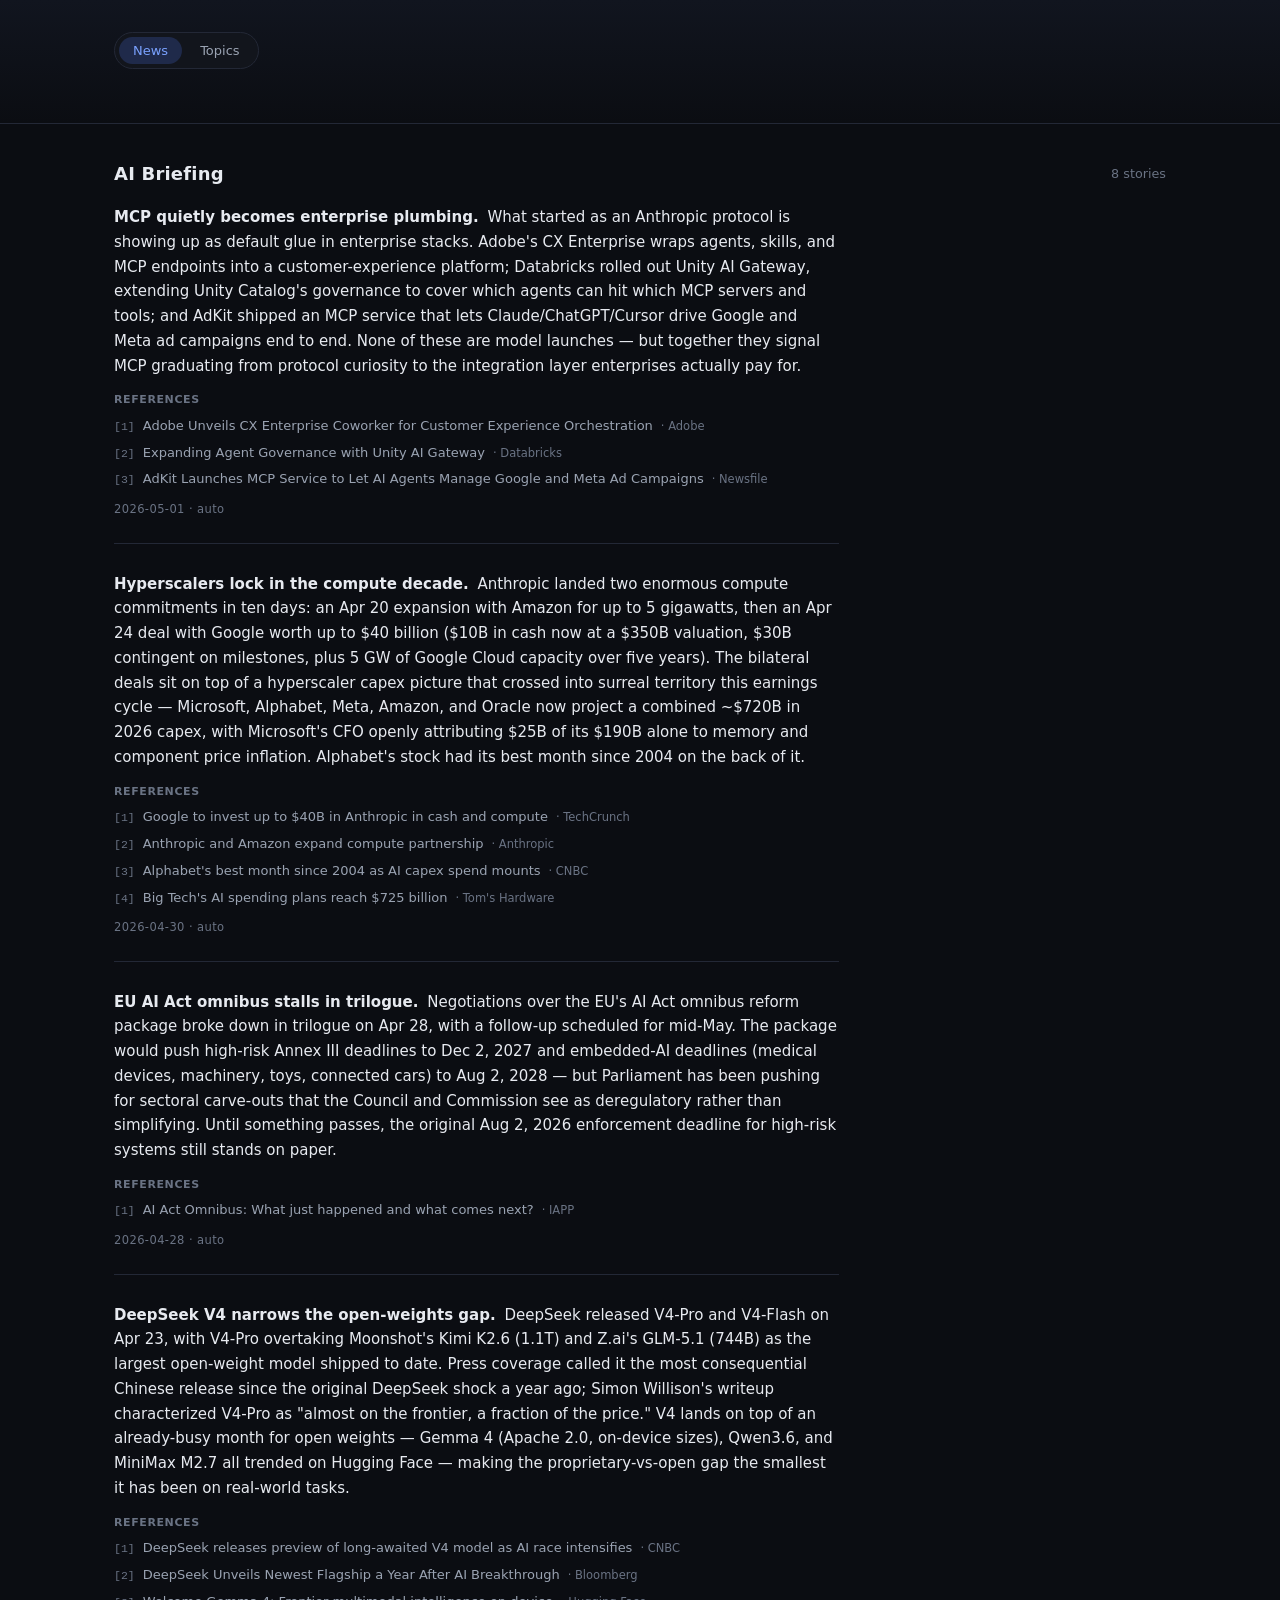
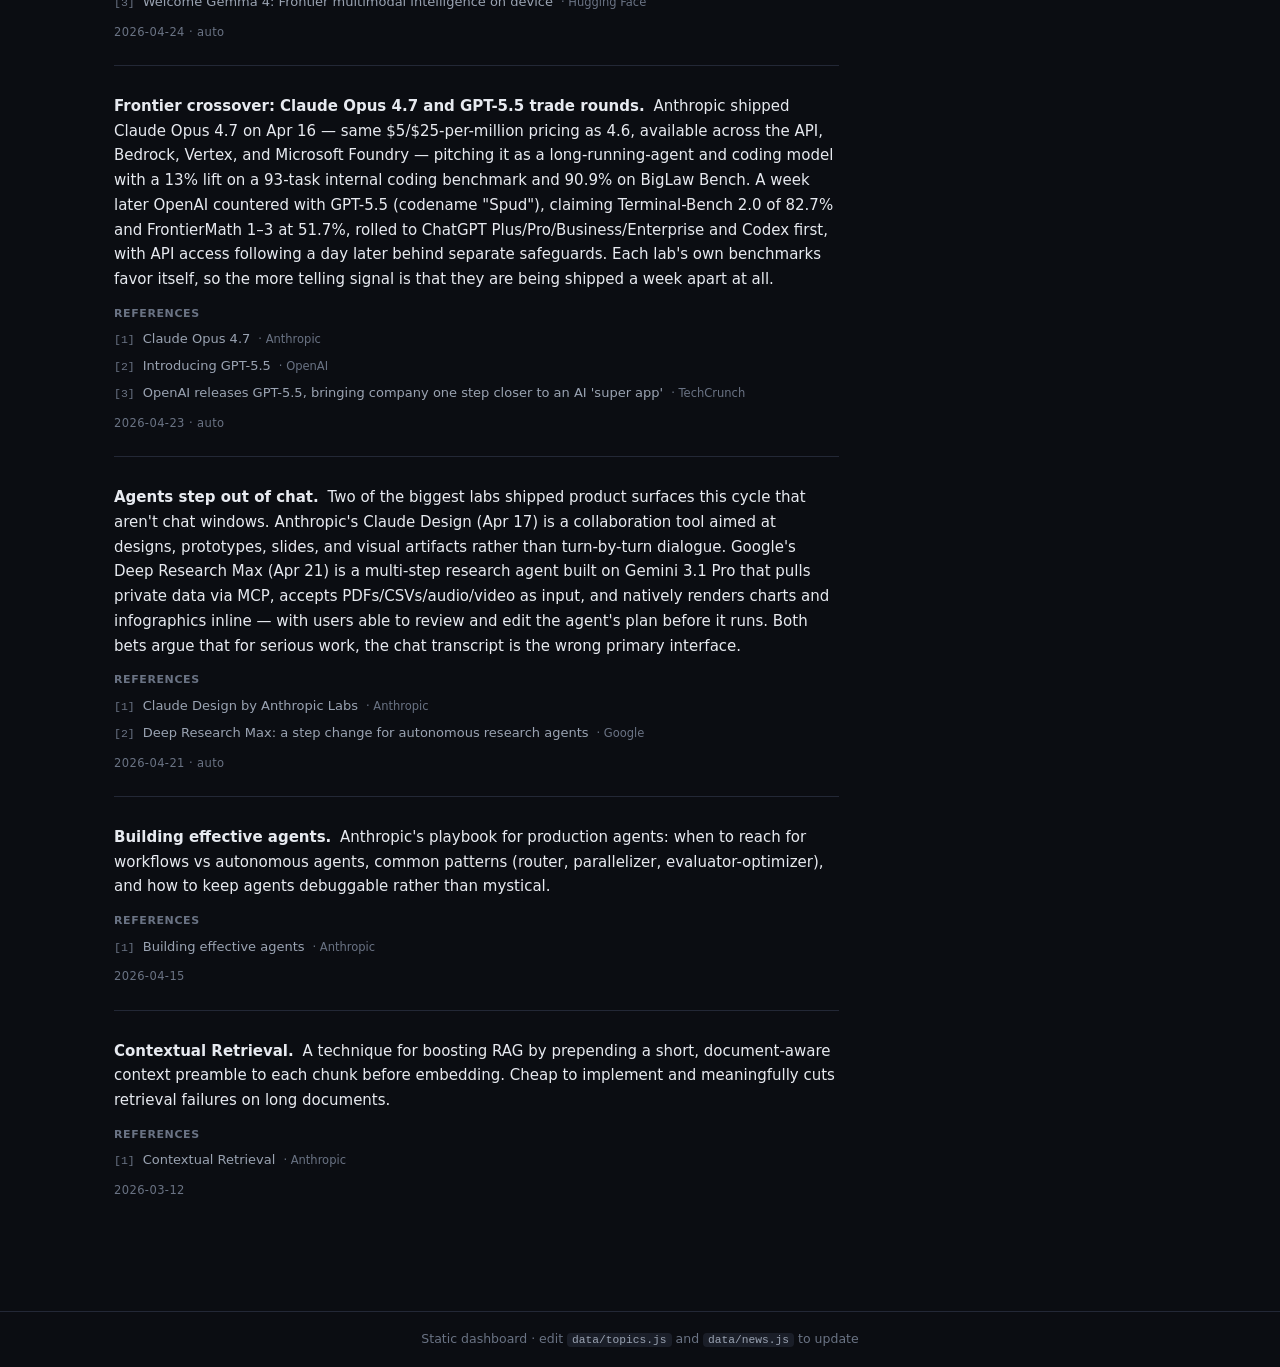
==== index.html @ aec38c2c "Initial commit: AI Program dashboard Static dark-theme dashboard with two views (News briefing, Topi" ====
<!DOCTYPE html>
<html lang="en">
<head>
  <meta charset="UTF-8" />
  <meta name="viewport" content="width=device-width, initial-scale=1.0" />
  <title>AI Program — Personal Dashboard</title>
  <link rel="stylesheet" href="assets/styles.css" />
</head>
<body>
  <header class="hero">
    <div class="hero-inner">
      <div class="hero-top">
        <nav class="nav" id="nav">
          <button class="nav-tab active" data-view="news">News</button>
          <button class="nav-tab" data-view="topics">Topics</button>
        </nav>
      </div>
    </div>
  </header>

  <main>
    <section class="section view" data-view="news">
      <div class="section-head">
        <h2>AI Briefing</h2>
        <span class="muted" id="news-count"></span>
      </div>
      <div class="news" id="news"></div>
    </section>

    <section class="section view hidden" data-view="topics">
      <div class="section-head">
        <h2>Topics</h2>
      </div>
      <div class="grid" id="topics"></div>
    </section>
  </main>

  <footer class="foot">
    <span>Static dashboard · edit <code>data/topics.js</code> and <code>data/news.js</code> to update</span>
  </footer>

  <script src="data/topics.js"></script>
  <script src="data/news.js"></script>
  <script src="assets/util.js"></script>
  <script src="assets/topics.js"></script>
  <script src="assets/briefing.js"></script>
  <script src="assets/app.js"></script>
</body>
</html>
---- assets/styles.css ----
:root {
  --bg: #0b0d12;
  --bg-elev: #12151c;
  --bg-elev-2: #1a1e28;
  --border: #232836;
  --text: #e7eaf0;
  --text-dim: #9aa3b2;
  --muted: #6a7384;
  --accent: #7aa2ff;
  --accent-soft: #1f2a4a;
  --queued: #f0b86c;
  --studying: #7aa2ff;
  --done: #57c787;
  --danger: #f06c6c;
  --radius: 10px;
  --radius-sm: 6px;
  --shadow: 0 1px 2px rgba(0, 0, 0, 0.4), 0 8px 24px rgba(0, 0, 0, 0.25);
  --font: ui-sans-serif, system-ui, -apple-system, "Segoe UI", Roboto, "Helvetica Neue", Arial, sans-serif;
  --mono: ui-monospace, SFMono-Regular, "SF Mono", Menlo, monospace;
}

* {
  box-sizing: border-box;
}

html,
body {
  margin: 0;
  padding: 0;
  background: var(--bg);
  color: var(--text);
  font-family: var(--font);
  font-size: 15px;
  line-height: 1.5;
  -webkit-font-smoothing: antialiased;
}

a {
  color: var(--accent);
  text-decoration: none;
}
a:hover {
  text-decoration: underline;
}

code {
  font-family: var(--mono);
  font-size: 0.9em;
  background: var(--bg-elev-2);
  padding: 1px 5px;
  border-radius: 4px;
  color: var(--text-dim);
}

.muted {
  color: var(--muted);
  font-size: 0.85em;
}

/* Hero */
.hero {
  border-bottom: 1px solid var(--border);
  background: linear-gradient(180deg, #11151f 0%, var(--bg) 100%);
}
.hero-inner {
  max-width: 1100px;
  margin: 0 auto;
  padding: 32px 24px 40px;
}
.hero-top {
  display: flex;
  align-items: center;
  justify-content: space-between;
  gap: 16px;
  flex-wrap: wrap;
  margin-bottom: 14px;
}
.brand {
  display: flex;
  align-items: center;
  gap: 10px;
  font-weight: 600;
  letter-spacing: 0.2px;
}
.nav {
  display: flex;
  gap: 4px;
  background: var(--bg-elev);
  border: 1px solid var(--border);
  border-radius: 999px;
  padding: 4px;
}
.nav-tab {
  background: transparent;
  border: none;
  color: var(--text-dim);
  font-family: inherit;
  font-size: 13px;
  font-weight: 500;
  padding: 6px 14px;
  border-radius: 999px;
  cursor: pointer;
  transition: all 0.12s ease;
}
.nav-tab:hover {
  color: var(--text);
}
.nav-tab.active {
  background: var(--accent-soft);
  color: var(--accent);
}
.hidden {
  display: none !important;
}
.brand-mark {
  font-size: 22px;
  color: var(--accent);
}
.brand-name {
  font-size: 18px;
}
.hero-tag {
  margin: 14px 0 28px;
  color: var(--text-dim);
  font-size: 17px;
  max-width: 56ch;
}
.stats {
  display: flex;
  flex-wrap: wrap;
  gap: 12px;
}
.stat {
  background: var(--bg-elev);
  border: 1px solid var(--border);
  border-radius: var(--radius);
  padding: 12px 16px;
  min-width: 120px;
}
.stat-num {
  font-size: 22px;
  font-weight: 600;
}
.stat-label {
  color: var(--muted);
  font-size: 12px;
  text-transform: uppercase;
  letter-spacing: 0.6px;
  margin-top: 2px;
}
.stat.queued .stat-num { color: var(--queued); }
.stat.studying .stat-num { color: var(--studying); }
.stat.done .stat-num { color: var(--done); }

/* Main */
main {
  max-width: 1100px;
  margin: 0 auto;
  padding: 36px 24px 64px;
}
.section {
  margin-bottom: 48px;
}
.section-head {
  display: flex;
  align-items: center;
  justify-content: space-between;
  gap: 16px;
  margin-bottom: 18px;
  flex-wrap: wrap;
}
.section-head h2 {
  margin: 0;
  font-size: 18px;
  font-weight: 600;
  letter-spacing: 0.2px;
}

/* Filters */
.filters {
  display: flex;
  gap: 6px;
  flex-wrap: wrap;
}
.chip {
  background: var(--bg-elev);
  color: var(--text-dim);
  border: 1px solid var(--border);
  padding: 6px 12px;
  border-radius: 999px;
  font-size: 13px;
  cursor: pointer;
  font-family: inherit;
  transition: all 0.12s ease;
}
.chip:hover {
  color: var(--text);
  border-color: #2c3445;
}
.chip.active {
  background: var(--accent-soft);
  color: var(--accent);
  border-color: var(--accent);
}

/* Topic categories */
.category-block {
  margin-bottom: 28px;
}
.category-block:last-child {
  margin-bottom: 0;
}
.category-head {
  display: flex;
  align-items: baseline;
  gap: 10px;
  margin: 0 0 10px;
  padding: 0 2px 6px;
  border-bottom: 1px solid var(--border);
}
.category-name {
  margin: 0;
  font-size: 13px;
  font-weight: 600;
  text-transform: uppercase;
  letter-spacing: 0.8px;
  color: var(--text);
}
.category-count {
  font-size: 12px;
  color: var(--muted);
  background: var(--bg-elev);
  border: 1px solid var(--border);
  padding: 1px 8px;
  border-radius: 999px;
}

/* Topic grid */
.grid {
  display: grid;
  grid-template-columns: repeat(auto-fill, minmax(280px, 1fr));
  gap: 14px;
}
.card {
  background: var(--bg-elev);
  border: 1px solid var(--border);
  border-radius: var(--radius);
  padding: 16px 18px;
  display: flex;
  flex-direction: column;
  gap: 10px;
  transition: border-color 0.12s ease, transform 0.12s ease;
}
.card:hover {
  border-color: #2c3445;
}
.card-head {
  display: flex;
  align-items: flex-start;
  justify-content: space-between;
  gap: 10px;
}
.card-title {
  font-weight: 600;
  font-size: 15.5px;
  margin: 0;
}
.badge {
  font-size: 11px;
  font-weight: 600;
  text-transform: uppercase;
  letter-spacing: 0.5px;
  padding: 3px 8px;
  border-radius: 999px;
  white-space: nowrap;
  border: 1px solid currentColor;
}
.badge.queued { color: var(--queued); }
.badge.studying { color: var(--studying); }
.badge.done { color: var(--done); }

.card-desc {
  color: var(--text-dim);
  font-size: 13.5px;
  margin: 0;
}
.tags {
  display: flex;
  flex-wrap: wrap;
  gap: 5px;
}
.tag {
  font-size: 11px;
  padding: 2px 8px;
  background: var(--bg-elev-2);
  color: var(--text-dim);
  border-radius: 4px;
  border: 1px solid var(--border);
}
.resources {
  margin: 0;
  padding: 0;
  list-style: none;
  display: flex;
  flex-direction: column;
  gap: 4px;
  border-top: 1px dashed var(--border);
  padding-top: 10px;
}
.resources li a {
  font-size: 13px;
  color: var(--text-dim);
}
.resources li a::before {
  content: "↗ ";
  color: var(--accent);
  margin-right: 2px;
}
.resources li a:hover {
  color: var(--accent);
}
.card-foot {
  display: flex;
  justify-content: space-between;
  font-size: 11px;
  color: var(--muted);
  margin-top: auto;
}

/* News — synthesized briefing */
.news {
  display: flex;
  flex-direction: column;
  gap: 28px;
  max-width: 76ch;
}
.story {
  display: flex;
  flex-direction: column;
  gap: 10px;
  padding: 0 0 24px;
  border-bottom: 1px solid var(--border);
}
.story:last-child {
  border-bottom: none;
  padding-bottom: 0;
}
.story-prose {
  margin: 0;
  font-size: 15px;
  line-height: 1.65;
  color: var(--text);
}
.story-headline {
  color: var(--text);
  font-weight: 700;
  margin-right: 4px;
}
.story-refs {
  display: flex;
  flex-direction: column;
  gap: 6px;
  margin-top: 4px;
}
.story-refs-label {
  font-size: 11px;
  font-weight: 600;
  letter-spacing: 0.6px;
  text-transform: uppercase;
  color: var(--muted);
}
.story-refs-list {
  margin: 0;
  padding: 0;
  list-style: none;
  display: flex;
  flex-direction: column;
  gap: 4px;
  counter-reset: ref;
}
.story-ref {
  counter-increment: ref;
  font-size: 13px;
  line-height: 1.45;
}
.story-ref a {
  display: inline-flex;
  align-items: baseline;
  gap: 8px;
  color: var(--text-dim);
  padding: 2px 0;
}
.story-ref a::before {
  content: "[" counter(ref) "]";
  color: var(--muted);
  font-family: var(--mono);
  font-size: 11.5px;
  flex-shrink: 0;
}
.story-ref a:hover {
  color: var(--accent);
  text-decoration: none;
}
.story-ref a:hover .ref-title {
  text-decoration: underline;
}
.ref-title {
  color: inherit;
}
.ref-source {
  color: var(--muted);
  font-size: 11.5px;
  white-space: nowrap;
}
.ref-source::before {
  content: "· ";
}
.story-meta {
  font-size: 11.5px;
  color: var(--muted);
  letter-spacing: 0.4px;
}
.story-note {
  font-size: 12.5px;
  font-style: italic;
  color: var(--muted);
}

.empty {
  color: var(--muted);
  text-align: center;
  padding: 32px;
  background: var(--bg-elev);
  border: 1px dashed var(--border);
  border-radius: var(--radius);
}

/* Footer */
.foot {
  border-top: 1px solid var(--border);
  padding: 18px 24px;
  text-align: center;
  color: var(--muted);
  font-size: 12.5px;
}

@media (max-width: 600px) {
  .hero-inner { padding: 36px 20px 28px; }
  main { padding: 28px 20px 48px; }
  .news-item { grid-template-columns: 1fr; }
  .news-meta { white-space: normal; }
}
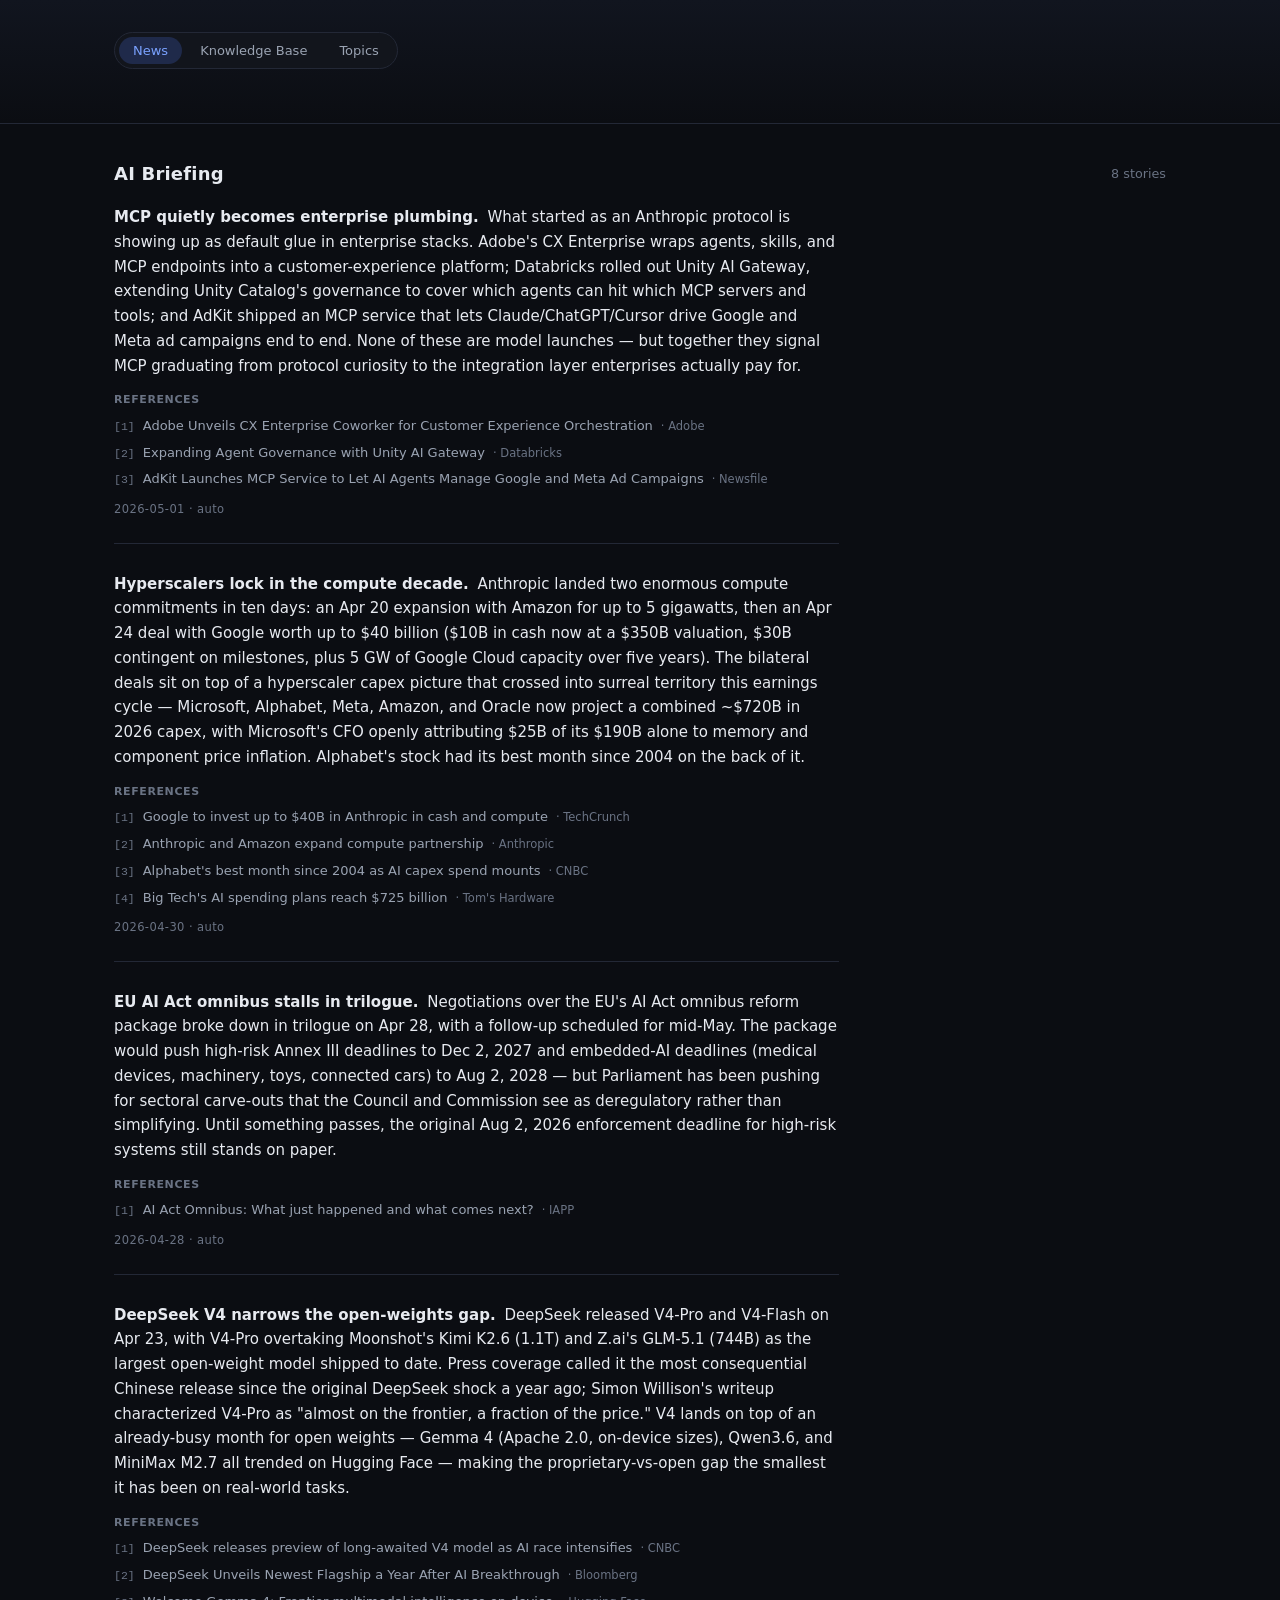
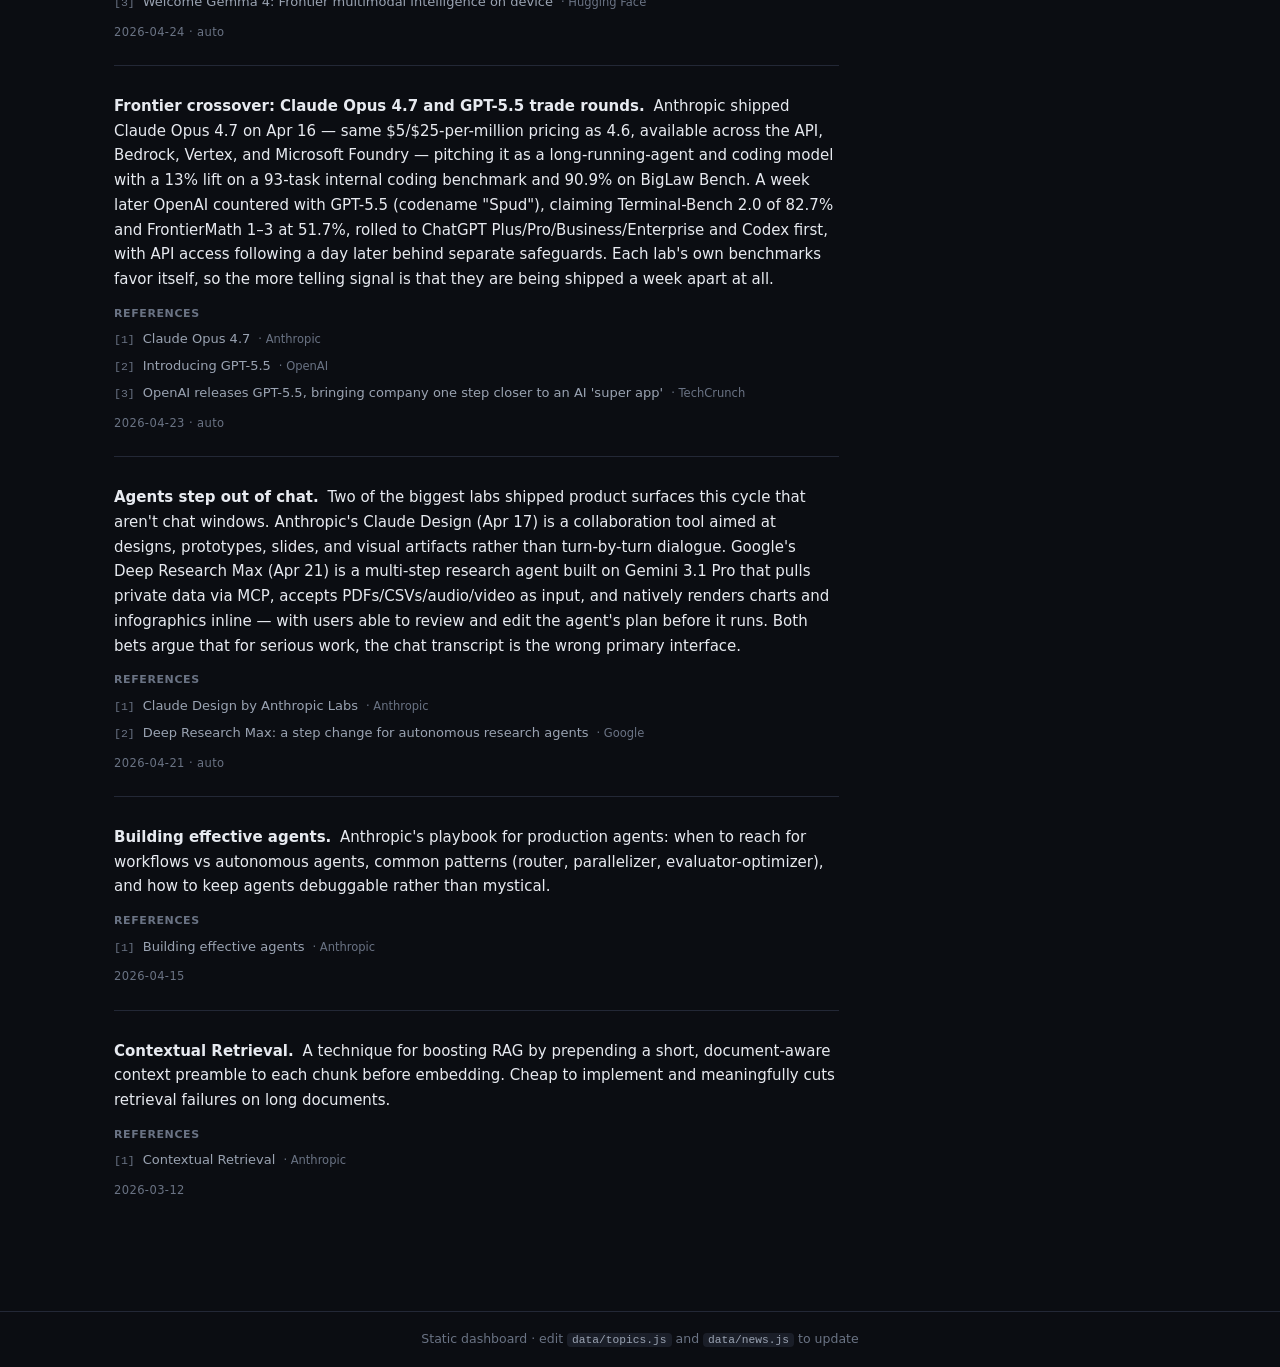
==== commit 44656fd6: "Add Knowledge Base view backed by resources/ markdown archive - News-tab-first nav with status filte" ====
--- a/index.html
+++ b/index.html
@@ -12,6 +12,7 @@
       <div class="hero-top">
         <nav class="nav" id="nav">
           <button class="nav-tab active" data-view="news">News</button>
+          <button class="nav-tab" data-view="resources">Knowledge Base</button>
           <button class="nav-tab" data-view="topics">Topics</button>
         </nav>
       </div>
@@ -25,6 +26,21 @@
         <span class="muted" id="news-count"></span>
       </div>
       <div class="news" id="news"></div>
+    </section>
+
+    <section class="section view hidden full-bleed" data-view="resources">
+      <div class="resources-layout">
+        <aside class="resources-sidebar">
+          <div class="resources-sidebar-head">
+            <h2>Knowledge Base</h2>
+            <span class="muted" id="resources-count"></span>
+          </div>
+          <nav id="resources-tree" class="resources-tree"></nav>
+        </aside>
+        <main class="resources-main">
+          <div id="resources-content" class="resources-content"></div>
+        </main>
+      </div>
     </section>
 
     <section class="section view hidden" data-view="topics">
@@ -41,9 +57,11 @@
 
   <script src="data/topics.js"></script>
   <script src="data/news.js"></script>
+  <script src="data/resources.js"></script>
   <script src="assets/util.js"></script>
   <script src="assets/topics.js"></script>
   <script src="assets/briefing.js"></script>
+  <script src="assets/resources.js"></script>
   <script src="assets/app.js"></script>
 </body>
 </html>
--- a/assets/styles.css
+++ b/assets/styles.css
@@ -435,6 +435,207 @@
   border-radius: var(--radius);
 }
 
+/* Resources — KB sidebar + content */
+.full-bleed { margin-bottom: 0; }
+body.view-resources main {
+  max-width: none;
+  padding: 0;
+}
+body.view-resources .foot { display: none; }
+
+.resources-layout {
+  display: grid;
+  grid-template-columns: 280px 1fr;
+  min-height: calc(100vh - 86px);
+  border-top: 1px solid var(--border);
+}
+.resources-sidebar {
+  border-right: 1px solid var(--border);
+  background: var(--bg-elev);
+  overflow-y: auto;
+  position: sticky;
+  top: 0;
+  align-self: start;
+  max-height: calc(100vh - 86px);
+}
+.resources-sidebar-head {
+  padding: 16px 18px 12px;
+  border-bottom: 1px solid var(--border);
+  position: sticky;
+  top: 0;
+  background: var(--bg-elev);
+  z-index: 1;
+}
+.resources-sidebar-head h2 {
+  margin: 0;
+  font-size: 13px;
+  font-weight: 600;
+  letter-spacing: 0.6px;
+  text-transform: uppercase;
+  color: var(--text-dim);
+}
+.resources-tree {
+  padding: 10px 0 24px;
+}
+.tree-theme {
+  margin-bottom: 14px;
+}
+.tree-theme-name {
+  display: flex;
+  align-items: baseline;
+  justify-content: space-between;
+  gap: 8px;
+  padding: 6px 18px 4px;
+  font-size: 11px;
+  font-weight: 600;
+  letter-spacing: 0.7px;
+  text-transform: uppercase;
+  color: var(--muted);
+}
+.tree-theme-count {
+  font-size: 10.5px;
+  color: var(--muted);
+  background: var(--bg-elev-2);
+  border: 1px solid var(--border);
+  padding: 0 6px;
+  border-radius: 999px;
+}
+.tree-files {
+  list-style: none;
+  margin: 0;
+  padding: 0;
+}
+.tree-files li {
+  margin: 0;
+}
+.tree-file {
+  display: flex;
+  flex-direction: column;
+  gap: 2px;
+  padding: 7px 18px 7px 22px;
+  border-left: 2px solid transparent;
+  color: var(--text-dim);
+  font-size: 13px;
+  line-height: 1.35;
+  transition: background 0.1s ease, color 0.1s ease, border-color 0.1s ease;
+}
+.tree-file:hover {
+  background: var(--bg-elev-2);
+  color: var(--text);
+  text-decoration: none;
+}
+.tree-file.active {
+  background: var(--accent-soft);
+  color: var(--accent);
+  border-left-color: var(--accent);
+}
+.tree-file-title {
+  font-weight: 500;
+}
+.tree-file-date {
+  font-size: 11px;
+  color: var(--muted);
+  font-family: var(--mono);
+}
+.tree-file.active .tree-file-date {
+  color: var(--accent);
+  opacity: 0.7;
+}
+
+.resources-main {
+  overflow-y: auto;
+  max-height: calc(100vh - 86px);
+}
+.resources-content {
+  max-width: 76ch;
+  margin: 0 auto;
+  padding: 36px 40px 80px;
+}
+.resources-placeholder {
+  color: var(--muted);
+  font-size: 14px;
+  padding: 40px;
+  text-align: center;
+}
+
+.resource-meta {
+  display: flex;
+  gap: 10px;
+  align-items: center;
+  margin-bottom: 12px;
+  font-size: 11.5px;
+  color: var(--muted);
+  letter-spacing: 0.4px;
+  text-transform: uppercase;
+}
+.resource-theme {
+  font-weight: 600;
+  color: var(--text-dim);
+}
+.resource-date {
+  font-family: var(--mono);
+}
+.resource-auto {
+  background: var(--accent-soft);
+  color: var(--accent);
+  padding: 1px 8px;
+  border-radius: 999px;
+  letter-spacing: 0.6px;
+}
+
+.resource-page h1 {
+  margin: 0 0 18px;
+  font-size: 26px;
+  font-weight: 700;
+  line-height: 1.25;
+  letter-spacing: -0.2px;
+}
+.resource-page h2 {
+  margin: 32px 0 12px;
+  font-size: 13px;
+  font-weight: 600;
+  letter-spacing: 0.7px;
+  text-transform: uppercase;
+  color: var(--text-dim);
+  border-bottom: 1px solid var(--border);
+  padding-bottom: 6px;
+}
+.resource-page p {
+  margin: 0 0 16px;
+  line-height: 1.7;
+  color: var(--text);
+}
+.resource-page ul {
+  margin: 0 0 16px;
+  padding-left: 18px;
+  display: flex;
+  flex-direction: column;
+  gap: 6px;
+}
+.resource-page li {
+  font-size: 14px;
+  line-height: 1.5;
+  color: var(--text-dim);
+}
+.resource-page li a { color: var(--accent); }
+.resource-page strong { color: var(--text); }
+.resource-page code {
+  font-size: 0.88em;
+}
+
+@media (max-width: 720px) {
+  .resources-layout {
+    grid-template-columns: 1fr;
+  }
+  .resources-sidebar {
+    position: static;
+    max-height: none;
+    border-right: none;
+    border-bottom: 1px solid var(--border);
+  }
+  .resources-content { padding: 24px 20px 60px; }
+}
+
 /* Footer */
 .foot {
   border-top: 1px solid var(--border);
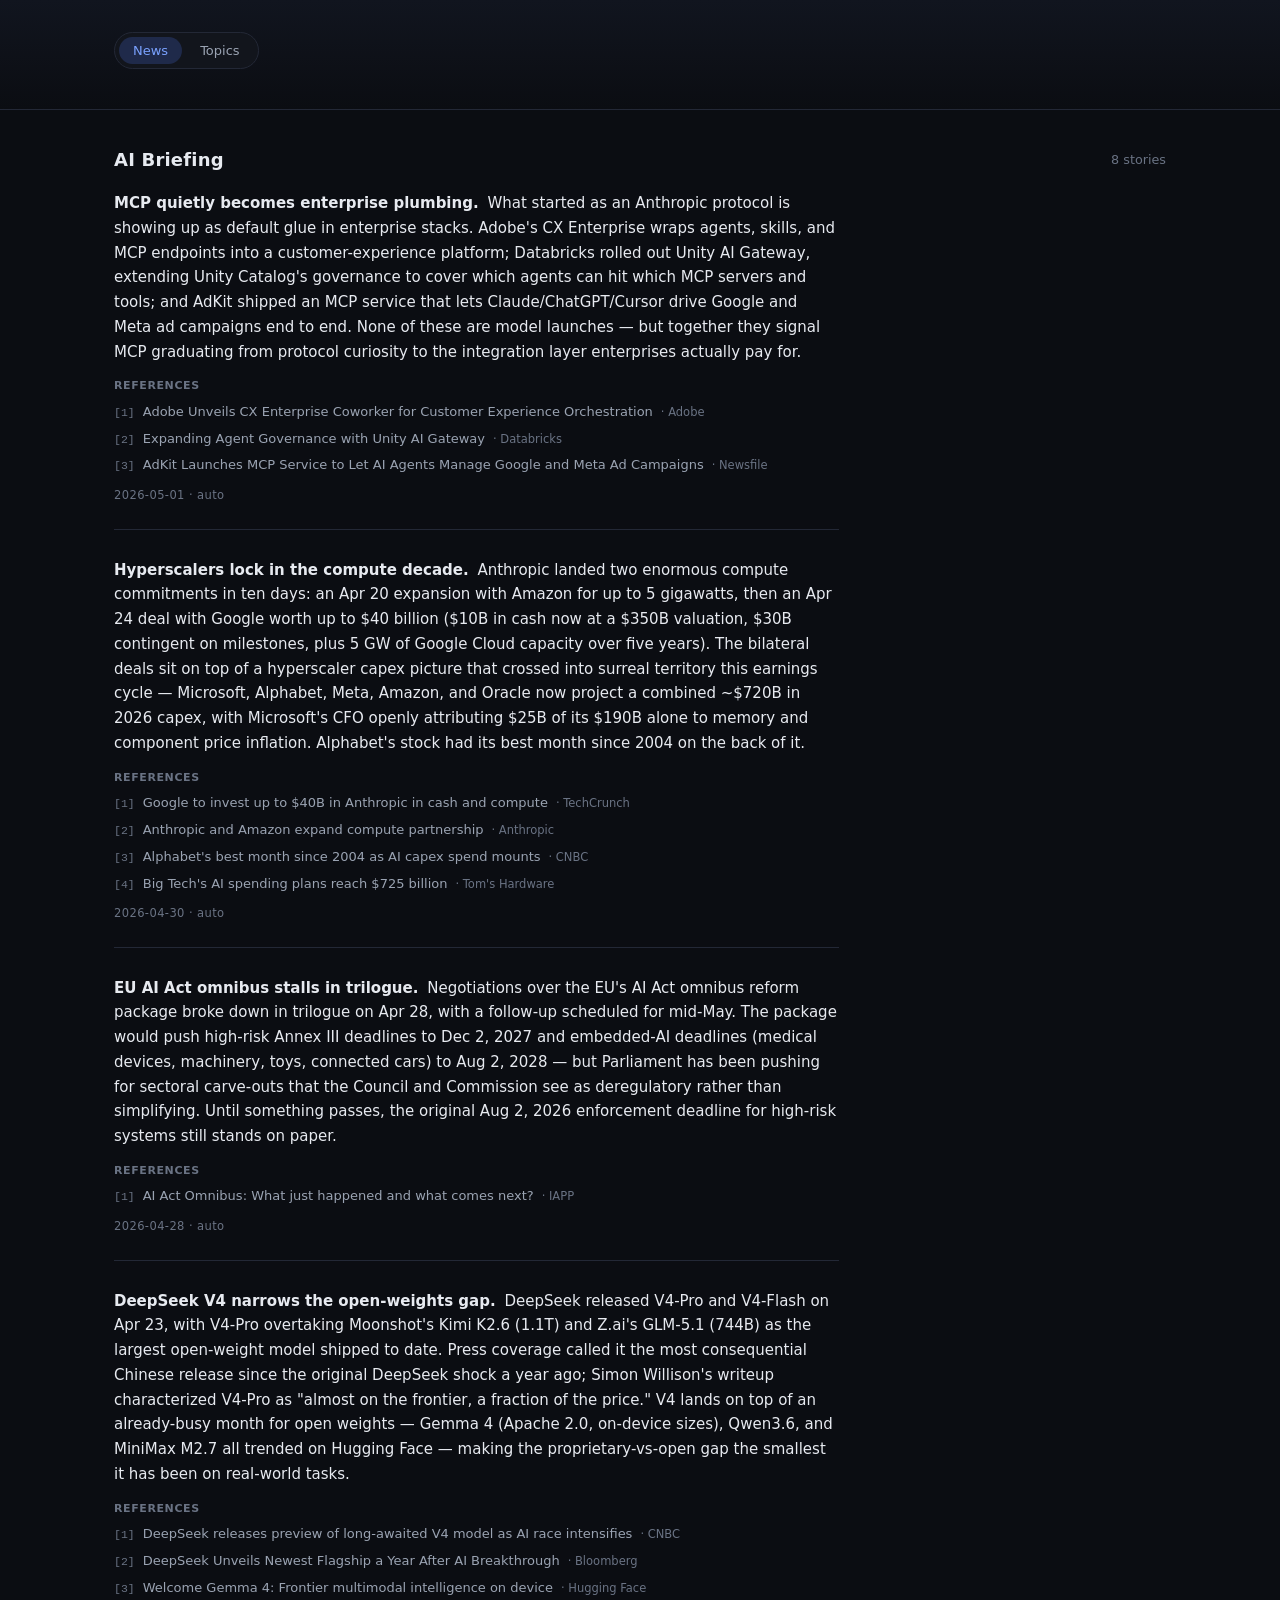
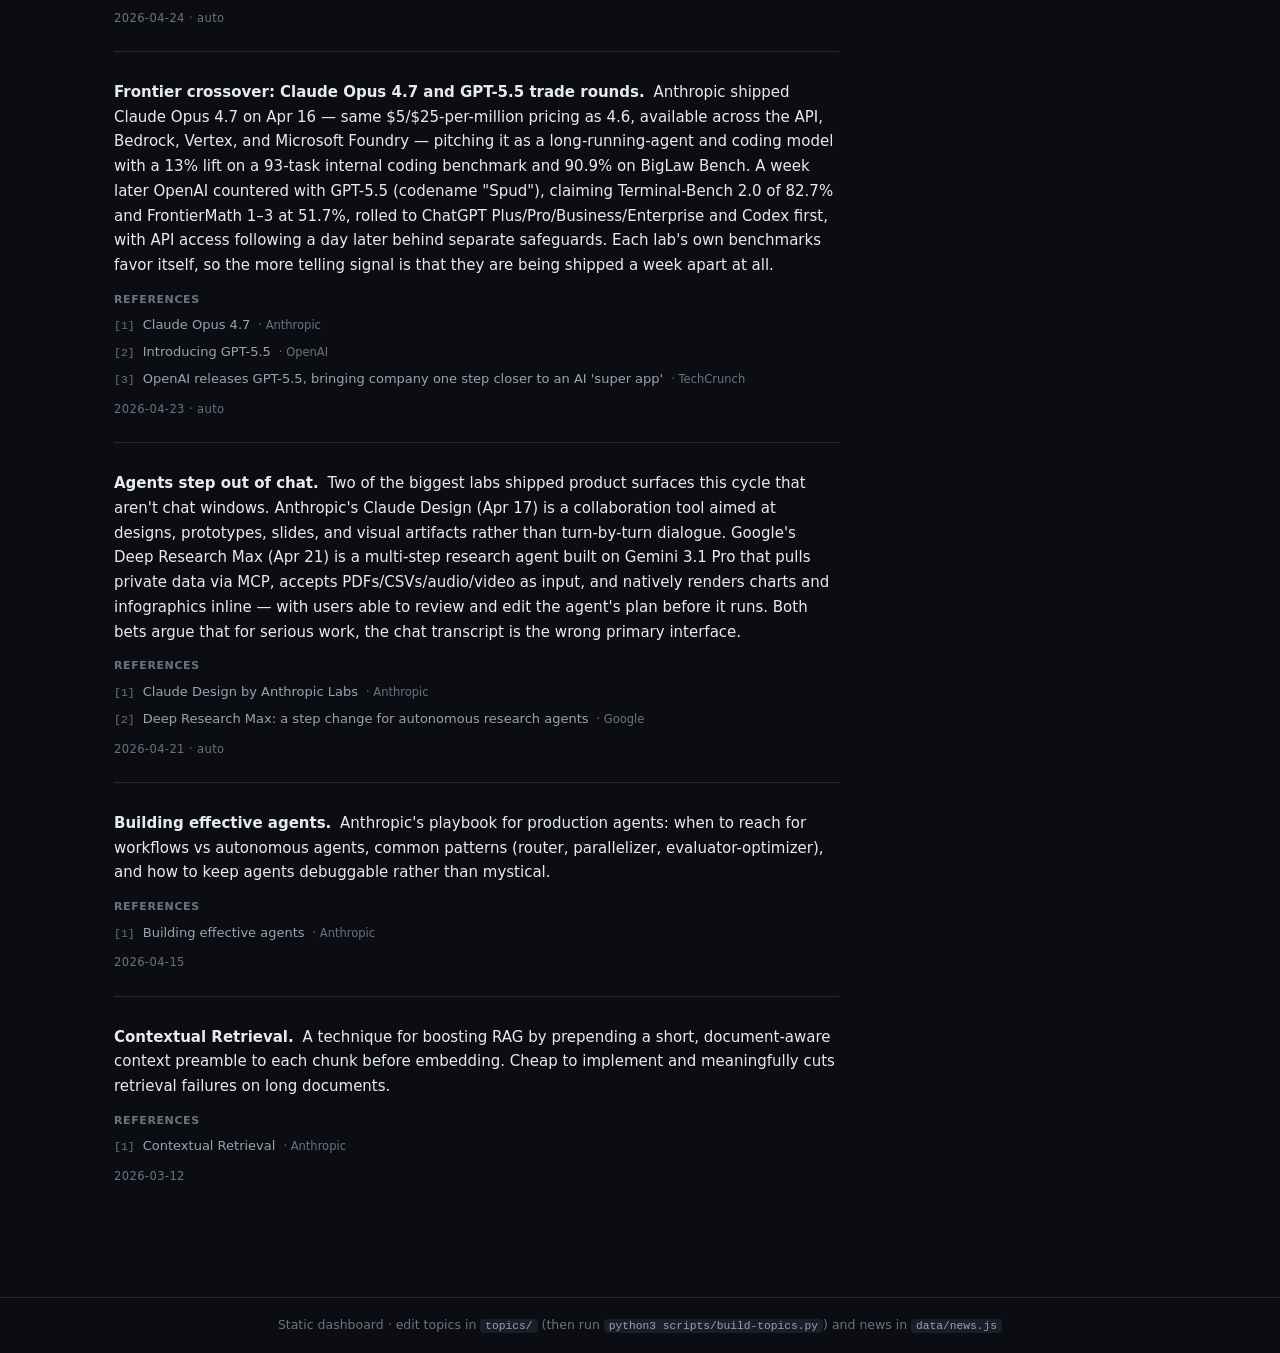
==== commit 98922cdf: "Repurpose KB view: topics-as-markdown, drop news mirror - Topics tab is now the file-tree KB viewer " ====
--- a/index.html
+++ b/index.html
@@ -12,7 +12,6 @@
       <div class="hero-top">
         <nav class="nav" id="nav">
           <button class="nav-tab active" data-view="news">News</button>
-          <button class="nav-tab" data-view="resources">Knowledge Base</button>
           <button class="nav-tab" data-view="topics">Topics</button>
         </nav>
       </div>
@@ -28,40 +27,31 @@
       <div class="news" id="news"></div>
     </section>
 
-    <section class="section view hidden full-bleed" data-view="resources">
-      <div class="resources-layout">
-        <aside class="resources-sidebar">
-          <div class="resources-sidebar-head">
-            <h2>Knowledge Base</h2>
-            <span class="muted" id="resources-count"></span>
+    <section class="section view hidden full-bleed" data-view="topics">
+      <div class="topics-layout">
+        <aside class="topics-sidebar">
+          <div class="topics-sidebar-head">
+            <h2>Topics</h2>
+            <span class="muted" id="topics-count"></span>
           </div>
-          <nav id="resources-tree" class="resources-tree"></nav>
+          <nav id="topics-tree" class="topics-tree"></nav>
         </aside>
-        <main class="resources-main">
-          <div id="resources-content" class="resources-content"></div>
+        <main class="topics-main">
+          <div id="topics-content" class="topics-content"></div>
         </main>
       </div>
-    </section>
-
-    <section class="section view hidden" data-view="topics">
-      <div class="section-head">
-        <h2>Topics</h2>
-      </div>
-      <div class="grid" id="topics"></div>
     </section>
   </main>
 
   <footer class="foot">
-    <span>Static dashboard · edit <code>data/topics.js</code> and <code>data/news.js</code> to update</span>
+    <span>Static dashboard · edit topics in <code>topics/</code> (then run <code>python3 scripts/build-topics.py</code>) and news in <code>data/news.js</code></span>
   </footer>
 
   <script src="data/topics.js"></script>
   <script src="data/news.js"></script>
-  <script src="data/resources.js"></script>
   <script src="assets/util.js"></script>
   <script src="assets/topics.js"></script>
   <script src="assets/briefing.js"></script>
-  <script src="assets/resources.js"></script>
   <script src="assets/app.js"></script>
 </body>
 </html>
--- a/assets/styles.css
+++ b/assets/styles.css
@@ -8,23 +8,14 @@
   --muted: #6a7384;
   --accent: #7aa2ff;
   --accent-soft: #1f2a4a;
-  --queued: #f0b86c;
-  --studying: #7aa2ff;
-  --done: #57c787;
-  --danger: #f06c6c;
   --radius: 10px;
-  --radius-sm: 6px;
-  --shadow: 0 1px 2px rgba(0, 0, 0, 0.4), 0 8px 24px rgba(0, 0, 0, 0.25);
   --font: ui-sans-serif, system-ui, -apple-system, "Segoe UI", Roboto, "Helvetica Neue", Arial, sans-serif;
   --mono: ui-monospace, SFMono-Regular, "SF Mono", Menlo, monospace;
 }
 
-* {
-  box-sizing: border-box;
-}
-
-html,
-body {
+* { box-sizing: border-box; }
+
+html, body {
   margin: 0;
   padding: 0;
   background: var(--bg);
@@ -35,13 +26,8 @@
   -webkit-font-smoothing: antialiased;
 }
 
-a {
-  color: var(--accent);
-  text-decoration: none;
-}
-a:hover {
-  text-decoration: underline;
-}
+a { color: var(--accent); text-decoration: none; }
+a:hover { text-decoration: underline; }
 
 code {
   font-family: var(--mono);
@@ -57,6 +43,8 @@
   font-size: 0.85em;
 }
 
+.hidden { display: none !important; }
+
 /* Hero */
 .hero {
   border-bottom: 1px solid var(--border);
@@ -73,14 +61,6 @@
   justify-content: space-between;
   gap: 16px;
   flex-wrap: wrap;
-  margin-bottom: 14px;
-}
-.brand {
-  display: flex;
-  align-items: center;
-  gap: 10px;
-  font-weight: 600;
-  letter-spacing: 0.2px;
 }
 .nav {
   display: flex;
@@ -102,65 +82,19 @@
   cursor: pointer;
   transition: all 0.12s ease;
 }
-.nav-tab:hover {
-  color: var(--text);
-}
+.nav-tab:hover { color: var(--text); }
 .nav-tab.active {
   background: var(--accent-soft);
   color: var(--accent);
 }
-.hidden {
-  display: none !important;
-}
-.brand-mark {
-  font-size: 22px;
-  color: var(--accent);
-}
-.brand-name {
-  font-size: 18px;
-}
-.hero-tag {
-  margin: 14px 0 28px;
-  color: var(--text-dim);
-  font-size: 17px;
-  max-width: 56ch;
-}
-.stats {
-  display: flex;
-  flex-wrap: wrap;
-  gap: 12px;
-}
-.stat {
-  background: var(--bg-elev);
-  border: 1px solid var(--border);
-  border-radius: var(--radius);
-  padding: 12px 16px;
-  min-width: 120px;
-}
-.stat-num {
-  font-size: 22px;
-  font-weight: 600;
-}
-.stat-label {
-  color: var(--muted);
-  font-size: 12px;
-  text-transform: uppercase;
-  letter-spacing: 0.6px;
-  margin-top: 2px;
-}
-.stat.queued .stat-num { color: var(--queued); }
-.stat.studying .stat-num { color: var(--studying); }
-.stat.done .stat-num { color: var(--done); }
-
-/* Main */
+
+/* Main / sections */
 main {
   max-width: 1100px;
   margin: 0 auto;
   padding: 36px 24px 64px;
 }
-.section {
-  margin-bottom: 48px;
-}
+.section { margin-bottom: 48px; }
 .section-head {
   display: flex;
   align-items: center;
@@ -176,157 +110,6 @@
   letter-spacing: 0.2px;
 }
 
-/* Filters */
-.filters {
-  display: flex;
-  gap: 6px;
-  flex-wrap: wrap;
-}
-.chip {
-  background: var(--bg-elev);
-  color: var(--text-dim);
-  border: 1px solid var(--border);
-  padding: 6px 12px;
-  border-radius: 999px;
-  font-size: 13px;
-  cursor: pointer;
-  font-family: inherit;
-  transition: all 0.12s ease;
-}
-.chip:hover {
-  color: var(--text);
-  border-color: #2c3445;
-}
-.chip.active {
-  background: var(--accent-soft);
-  color: var(--accent);
-  border-color: var(--accent);
-}
-
-/* Topic categories */
-.category-block {
-  margin-bottom: 28px;
-}
-.category-block:last-child {
-  margin-bottom: 0;
-}
-.category-head {
-  display: flex;
-  align-items: baseline;
-  gap: 10px;
-  margin: 0 0 10px;
-  padding: 0 2px 6px;
-  border-bottom: 1px solid var(--border);
-}
-.category-name {
-  margin: 0;
-  font-size: 13px;
-  font-weight: 600;
-  text-transform: uppercase;
-  letter-spacing: 0.8px;
-  color: var(--text);
-}
-.category-count {
-  font-size: 12px;
-  color: var(--muted);
-  background: var(--bg-elev);
-  border: 1px solid var(--border);
-  padding: 1px 8px;
-  border-radius: 999px;
-}
-
-/* Topic grid */
-.grid {
-  display: grid;
-  grid-template-columns: repeat(auto-fill, minmax(280px, 1fr));
-  gap: 14px;
-}
-.card {
-  background: var(--bg-elev);
-  border: 1px solid var(--border);
-  border-radius: var(--radius);
-  padding: 16px 18px;
-  display: flex;
-  flex-direction: column;
-  gap: 10px;
-  transition: border-color 0.12s ease, transform 0.12s ease;
-}
-.card:hover {
-  border-color: #2c3445;
-}
-.card-head {
-  display: flex;
-  align-items: flex-start;
-  justify-content: space-between;
-  gap: 10px;
-}
-.card-title {
-  font-weight: 600;
-  font-size: 15.5px;
-  margin: 0;
-}
-.badge {
-  font-size: 11px;
-  font-weight: 600;
-  text-transform: uppercase;
-  letter-spacing: 0.5px;
-  padding: 3px 8px;
-  border-radius: 999px;
-  white-space: nowrap;
-  border: 1px solid currentColor;
-}
-.badge.queued { color: var(--queued); }
-.badge.studying { color: var(--studying); }
-.badge.done { color: var(--done); }
-
-.card-desc {
-  color: var(--text-dim);
-  font-size: 13.5px;
-  margin: 0;
-}
-.tags {
-  display: flex;
-  flex-wrap: wrap;
-  gap: 5px;
-}
-.tag {
-  font-size: 11px;
-  padding: 2px 8px;
-  background: var(--bg-elev-2);
-  color: var(--text-dim);
-  border-radius: 4px;
-  border: 1px solid var(--border);
-}
-.resources {
-  margin: 0;
-  padding: 0;
-  list-style: none;
-  display: flex;
-  flex-direction: column;
-  gap: 4px;
-  border-top: 1px dashed var(--border);
-  padding-top: 10px;
-}
-.resources li a {
-  font-size: 13px;
-  color: var(--text-dim);
-}
-.resources li a::before {
-  content: "↗ ";
-  color: var(--accent);
-  margin-right: 2px;
-}
-.resources li a:hover {
-  color: var(--accent);
-}
-.card-foot {
-  display: flex;
-  justify-content: space-between;
-  font-size: 11px;
-  color: var(--muted);
-  margin-top: auto;
-}
-
 /* News — synthesized briefing */
 .news {
   display: flex;
@@ -401,20 +184,14 @@
   color: var(--accent);
   text-decoration: none;
 }
-.story-ref a:hover .ref-title {
-  text-decoration: underline;
-}
-.ref-title {
-  color: inherit;
-}
+.story-ref a:hover .ref-title { text-decoration: underline; }
+.ref-title { color: inherit; }
 .ref-source {
   color: var(--muted);
   font-size: 11.5px;
   white-space: nowrap;
 }
-.ref-source::before {
-  content: "· ";
-}
+.ref-source::before { content: "· "; }
 .story-meta {
   font-size: 11.5px;
   color: var(--muted);
@@ -435,21 +212,21 @@
   border-radius: var(--radius);
 }
 
-/* Resources — KB sidebar + content */
+/* Topics — KB sidebar + content */
 .full-bleed { margin-bottom: 0; }
-body.view-resources main {
+body.view-topics main {
   max-width: none;
   padding: 0;
 }
-body.view-resources .foot { display: none; }
-
-.resources-layout {
+body.view-topics .foot { display: none; }
+
+.topics-layout {
   display: grid;
   grid-template-columns: 280px 1fr;
   min-height: calc(100vh - 86px);
   border-top: 1px solid var(--border);
 }
-.resources-sidebar {
+.topics-sidebar {
   border-right: 1px solid var(--border);
   background: var(--bg-elev);
   overflow-y: auto;
@@ -458,7 +235,7 @@
   align-self: start;
   max-height: calc(100vh - 86px);
 }
-.resources-sidebar-head {
+.topics-sidebar-head {
   padding: 16px 18px 12px;
   border-bottom: 1px solid var(--border);
   position: sticky;
@@ -466,7 +243,7 @@
   background: var(--bg-elev);
   z-index: 1;
 }
-.resources-sidebar-head h2 {
+.topics-sidebar-head h2 {
   margin: 0;
   font-size: 13px;
   font-weight: 600;
@@ -474,91 +251,92 @@
   text-transform: uppercase;
   color: var(--text-dim);
 }
-.resources-tree {
-  padding: 10px 0 24px;
-}
-.tree-theme {
-  margin-bottom: 14px;
-}
-.tree-theme-name {
-  display: flex;
-  align-items: baseline;
-  justify-content: space-between;
-  gap: 8px;
-  padding: 6px 18px 4px;
-  font-size: 11px;
-  font-weight: 600;
-  letter-spacing: 0.7px;
-  text-transform: uppercase;
-  color: var(--muted);
-}
-.tree-theme-count {
-  font-size: 10.5px;
-  color: var(--muted);
-  background: var(--bg-elev-2);
-  border: 1px solid var(--border);
-  padding: 0 6px;
-  border-radius: 999px;
-}
-.tree-files {
-  list-style: none;
-  margin: 0;
-  padding: 0;
-}
-.tree-files li {
-  margin: 0;
-}
-.tree-file {
-  display: flex;
-  flex-direction: column;
-  gap: 2px;
-  padding: 7px 18px 7px 22px;
-  border-left: 2px solid transparent;
-  color: var(--text-dim);
-  font-size: 13px;
-  line-height: 1.35;
-  transition: background 0.1s ease, color 0.1s ease, border-color 0.1s ease;
-}
-.tree-file:hover {
+.topics-tree {
+  padding: 6px 0 24px;
+  font-size: 13px;
+}
+
+/* Tree rows: folders and files share .tree-row; nesting comes from .tree-children padding */
+.tree-row {
+  display: flex;
+  align-items: center;
+  gap: 6px;
+  padding: 4px 12px 4px 6px;
+  background: transparent;
+  border: none;
+  color: var(--text-dim);
+  font: inherit;
+  text-align: left;
+  width: 100%;
+  cursor: pointer;
+  border-radius: 4px;
+  white-space: nowrap;
+  text-decoration: none;
+  transition: background 0.08s ease, color 0.08s ease;
+}
+.tree-row:hover {
   background: var(--bg-elev-2);
   color: var(--text);
   text-decoration: none;
 }
-.tree-file.active {
+a.tree-file.active {
   background: var(--accent-soft);
   color: var(--accent);
-  border-left-color: var(--accent);
-}
-.tree-file-title {
-  font-weight: 500;
-}
-.tree-file-date {
-  font-size: 11px;
-  color: var(--muted);
-  font-family: var(--mono);
-}
-.tree-file.active .tree-file-date {
-  color: var(--accent);
-  opacity: 0.7;
-}
-
-.resources-main {
+}
+
+.tree-chev {
+  width: 14px;
+  height: 14px;
+  flex-shrink: 0;
+  display: inline-flex;
+  align-items: center;
+  justify-content: center;
+  color: var(--muted);
+  transition: transform 0.12s ease;
+}
+.tree-chev.open { transform: rotate(90deg); }
+.tree-chev-spacer { visibility: hidden; }
+.tree-chev svg { width: 100%; height: 100%; display: block; }
+
+.tree-icon {
+  width: 16px;
+  height: 16px;
+  flex-shrink: 0;
+  display: inline-flex;
+  align-items: center;
+  justify-content: center;
+}
+.tree-icon svg { width: 100%; height: 100%; display: block; }
+.tree-icon-folder { color: #8aa3d6; }
+.tree-icon-file { color: var(--muted); }
+a.tree-file.active .tree-icon-file { color: var(--accent); }
+
+.tree-label {
+  flex: 1;
+  overflow: hidden;
+  text-overflow: ellipsis;
+  font-size: 13px;
+}
+
+.tree-children { padding-left: 14px; }
+
+.topics-main {
   overflow-y: auto;
   max-height: calc(100vh - 86px);
 }
-.resources-content {
+.topics-content {
   max-width: 76ch;
   margin: 0 auto;
   padding: 36px 40px 80px;
 }
-.resources-placeholder {
+.topics-placeholder {
   color: var(--muted);
   font-size: 14px;
   padding: 40px;
   text-align: center;
 }
 
-.resource-meta {
+.topic-meta {
   display: flex;
   gap: 10px;
   align-items: center;
@@ -568,29 +346,17 @@
   letter-spacing: 0.4px;
   text-transform: uppercase;
 }
-.resource-theme {
-  font-weight: 600;
-  color: var(--text-dim);
-}
-.resource-date {
-  font-family: var(--mono);
-}
-.resource-auto {
-  background: var(--accent-soft);
-  color: var(--accent);
-  padding: 1px 8px;
-  border-radius: 999px;
-  letter-spacing: 0.6px;
-}
-
-.resource-page h1 {
+.topic-category { font-weight: 600; color: var(--text-dim); }
+.topic-date { font-family: var(--mono); }
+
+.topic-page h1 {
   margin: 0 0 18px;
   font-size: 26px;
   font-weight: 700;
   line-height: 1.25;
   letter-spacing: -0.2px;
 }
-.resource-page h2 {
+.topic-page h2 {
   margin: 32px 0 12px;
   font-size: 13px;
   font-weight: 600;
@@ -600,54 +366,49 @@
   border-bottom: 1px solid var(--border);
   padding-bottom: 6px;
 }
-.resource-page p {
+.topic-page p {
   margin: 0 0 16px;
   line-height: 1.7;
   color: var(--text);
 }
-.resource-page ul {
+.topic-page ul {
   margin: 0 0 16px;
   padding-left: 18px;
   display: flex;
   flex-direction: column;
   gap: 6px;
 }
-.resource-page li {
+.topic-page li {
   font-size: 14px;
   line-height: 1.5;
   color: var(--text-dim);
 }
-.resource-page li a { color: var(--accent); }
-.resource-page strong { color: var(--text); }
-.resource-page code {
-  font-size: 0.88em;
+.topic-page li a { color: var(--accent); }
+.topic-page strong { color: var(--text); }
+.topic-page em { color: var(--text-dim); font-style: italic; }
+.topic-page code { font-size: 0.88em; }
+
+/* Footer */
+.foot {
+  border-top: 1px solid var(--border);
+  padding: 18px 24px;
+  text-align: center;
+  color: var(--muted);
+  font-size: 12.5px;
 }
 
 @media (max-width: 720px) {
-  .resources-layout {
-    grid-template-columns: 1fr;
-  }
-  .resources-sidebar {
+  .topics-layout { grid-template-columns: 1fr; }
+  .topics-sidebar {
     position: static;
     max-height: none;
     border-right: none;
     border-bottom: 1px solid var(--border);
   }
-  .resources-content { padding: 24px 20px 60px; }
-}
-
-/* Footer */
-.foot {
-  border-top: 1px solid var(--border);
-  padding: 18px 24px;
-  text-align: center;
-  color: var(--muted);
-  font-size: 12.5px;
+  .topics-content { padding: 24px 20px 60px; }
 }
 
 @media (max-width: 600px) {
   .hero-inner { padding: 36px 20px 28px; }
   main { padding: 28px 20px 48px; }
-  .news-item { grid-template-columns: 1fr; }
-  .news-meta { white-space: normal; }
-}
+}
